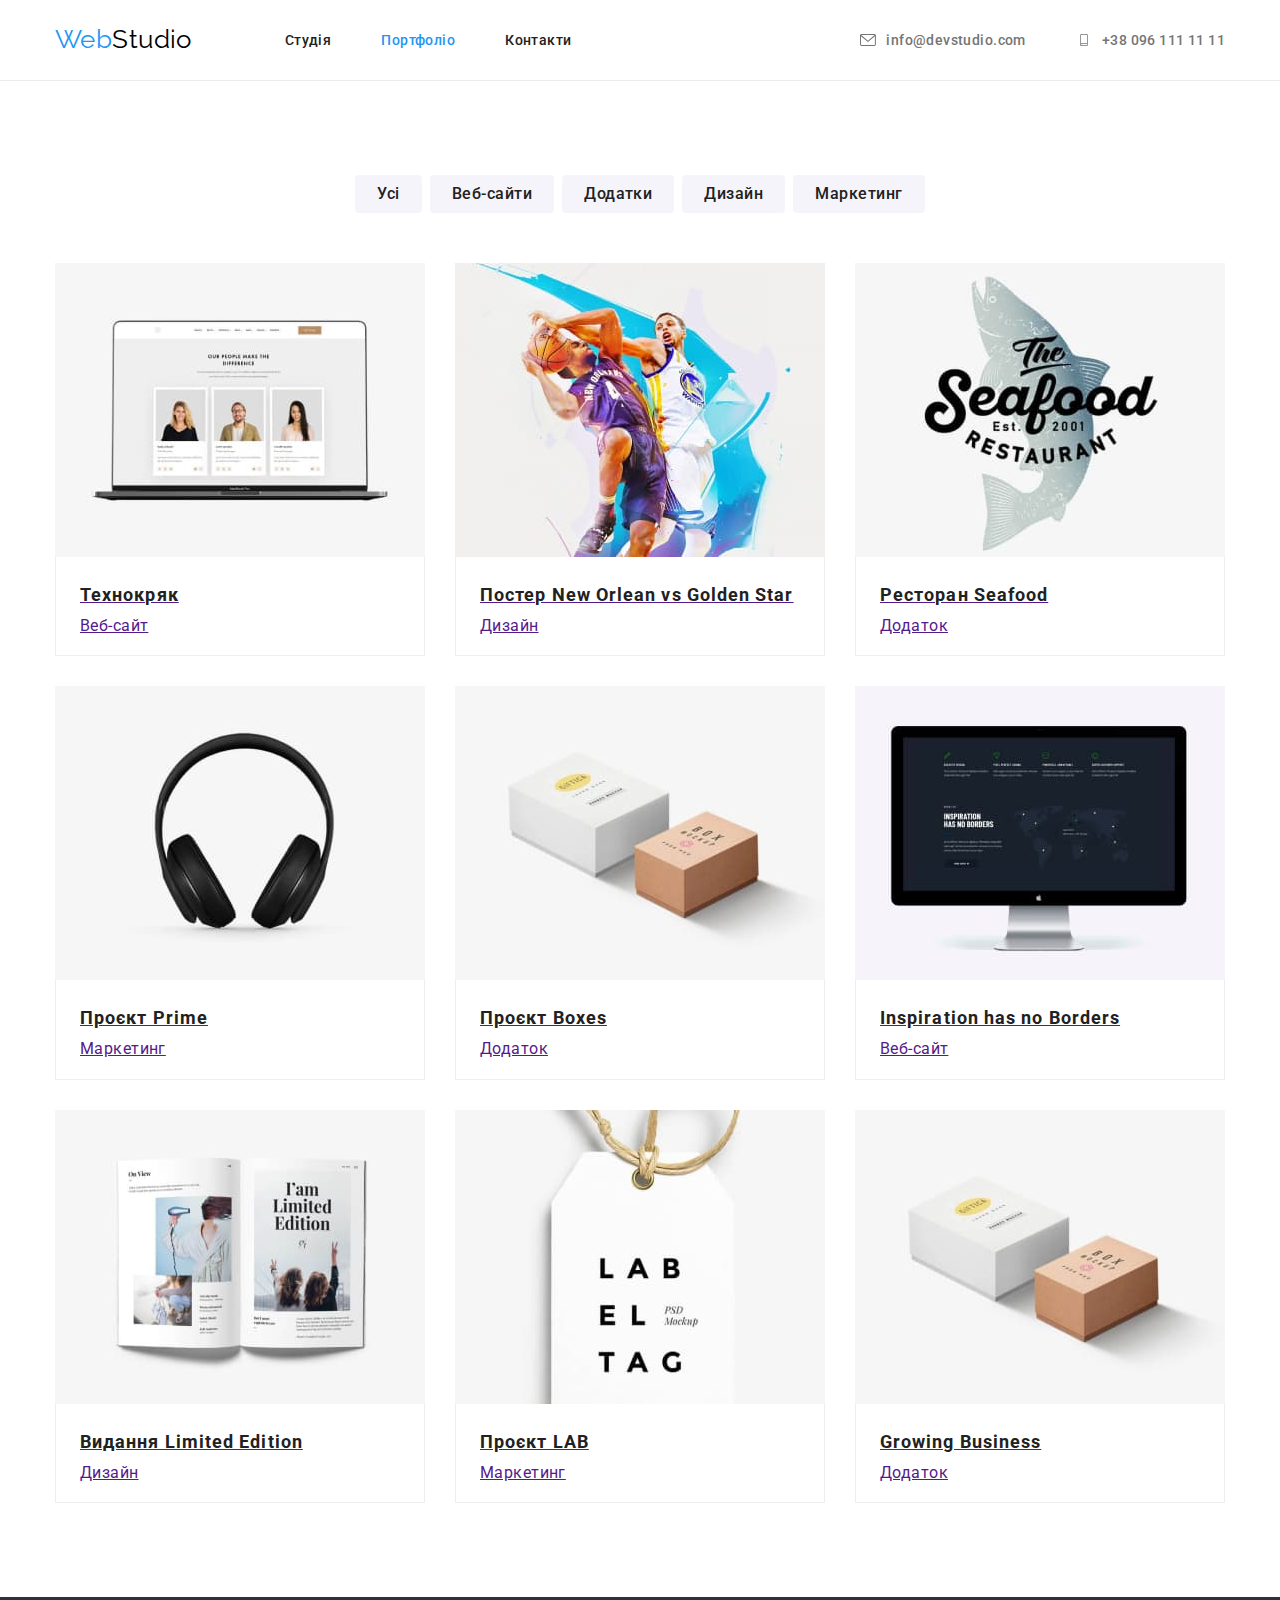
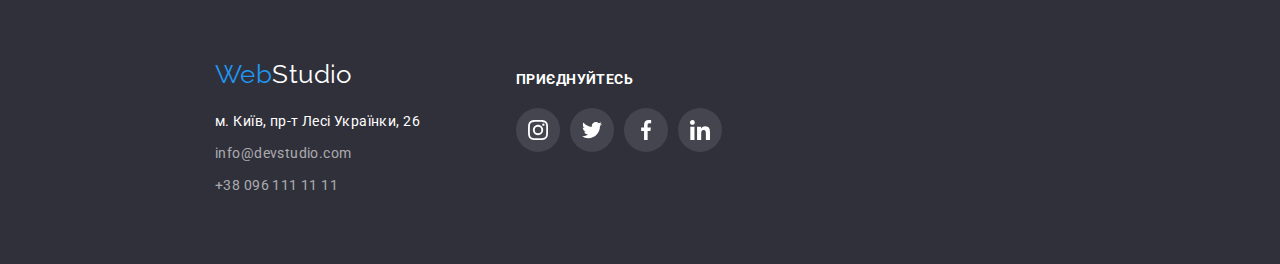
==== portfolio.html @ e6058dd0 "Initial commit" ====
<!DOCTYPE html>
<html lang="uk">
  <head>
    <meta charset="UTF-8" />
    <meta http-equiv="X-UA-Compatible" content="IE=edge" />
    <meta name="viewport" content="width=device-width, initial-scale=1.0" />
    <title>Document</title>
    <link rel="preconnect" href="https://fonts.googleapis.com" />
    <link rel="preconnect" href="https://fonts.gstatic.com" crossorigin />
    <link
      href="https://fonts.googleapis.com/css2?family=Raleway:wght@700&family=Roboto:wght@400;500;700;900&display=swap"
      rel="stylesheet"
    />
    <link
      rel="stylesheet"
      href="https://cdnjs.cloudflare.com/ajax/libs/modern-normalize/1.0.0/modern-normalize.min.css"
    />
    <link rel="stylesheet" href="./css/styles.css" />
  </head>
  <body>
    <header>
      <section class="header">
        <div class="container nav">
          <!-- Navigation -->
          <nav class="nav-link-block">
            <a href="WebStudio" class="link logo-header"
              ><span class="logo-color">Web</span>Studio</a
            >
            <ul class="nav-links">
              <li>
                <a class="link nav-header" href="./index.html">Студія</a>
              </li>
              <li>
                <a class="link nav-header current" href="./portfolio.html"
                  >Портфоліо</a
                >
              </li>
              <li><a class="link nav-header" href="Контакти">Контакти</a></li>
            </ul>
          </nav>
          <ul class="nav-adress">
            <li>
              <a
                class="link nav-header-contact"
                href="mailto:info@devstudio.com"
                ><svg class="nav-icon" width="16px" height="12px">
                  <use href="./images/icons.svg#icon-mail"></use>
                </svg>
                info@devstudio.com</a
              >
            </li>
            <li>
              <a class="link nav-header-contact" href="tel:+14251234563"
                ><svg class="nav-icon" width="16px" height="12px">
                  <use href="./images/icons.svg#icon-telephone"></use>
                </svg>
                +38 096 111 11 11</a
              >
            </li>
          </ul>
        </div>
      </section>
    </header>
    <main>
      <section class="portfolio">
        <div class="container">
          <h1 class="visually-hidden">Портфоліо</h1>

          <!-- Filer -->

          <ul class="portfolio-filter">
            <li><button class="button-ogdinary" type="button">Усі</button></li>
            <li>
              <button class="button-ogdinary" type="button">Веб-сайти</button>
            </li>
            <li>
              <button class="button-ogdinary" type="button">Додатки</button>
            </li>
            <li>
              <button class="button-ogdinary" type="button">Дизайн</button>
            </li>
            <li>
              <button class="button-ogdinary" type="button">Маркетинг</button>
            </li>
          </ul>

          <!-- Проекти клієнтів-->

          <ul class="portfolio-projects">
            <li class="portfolio-card">
              <a class="portfolio-a" href="">
              <div class="portfolio-box">
                <img
                  src="./images/proj1.jpg"
                  alt="екран монітора"
                  width="370"
                  height="294"
                />
                <div class="portfolio-item">
                  <h2 class="title-porfolio">Технокряк</h2>
                  <p class="text-portfolio">Веб-сайт</p>
                </div>
              </div></a>
            </li>
            <li class="portfolio-card">
              <a class="portfolio-a" href="">
              <div class="portfolio-box">
                <img
                  src="./images/proj2.jpg"
                  alt="гравці в аскетбол"
                  width="370"
                  height="294"
                />
                <div class="portfolio-item">
                  <h2 class="title-porfolio">
                    Постер New Orlean vs Golden Star
                  </h2>
                  <p class="text-portfolio">Дизайн</p>
                </div>
              </div></a>
            </li>
            <li class="portfolio-card">
              <a class="portfolio-a" href="">
              <div class="portfolio-box">
                <img
                  src="./images/proj3.jpg"
                  alt="риба з логотипом"
                  width="370"
                  height="294"
                />
                <div class="portfolio-item">
                  <h2 class="title-porfolio">Ресторан Seafood</h2>
                  <p class="text-portfolio">Додаток</p>
                </div>
              </div></a>
            </li>
            <li class="portfolio-card">
              <a class="portfolio-a" href="">
              <div class="portfolio-box">
                <img
                  src="./images/proj4.jpg"
                  alt="навушники наглавні"
                  width="370"
                  height="294"
                />
                <div class="portfolio-item">
                  <h2 class="title-porfolio">Проєкт Prime</h2>
                  <p class="text-portfolio">Маркетинг</p>
                </div>
              </div></a>
            </li>
            <li class="portfolio-card">
              <a class="portfolio-a" href="">
              <div class="portfolio-box">
                <img
                  src="./images/proj5.jpg"
                  alt="дві коробки"
                  width="370"
                  height="294"
                />
                <div class="portfolio-item">
                  <h2 class="title-porfolio">Проєкт Boxes</h2>
                  <p class="text-portfolio">Додаток</p>
                </div>
              </div></a>
            </li>
            <li class="portfolio-card">
              <a class="portfolio-a" href="">
              <div class="portfolio-box">
                <img
                  src="./images/proj6.jpg"
                  alt="екран монітора"
                  width="370"
                  height="294"
                />
                <div class="portfolio-item">
                  <h2 class="title-porfolio">Inspiration has no Borders</h2>
                  <p class="text-portfolio">Веб-сайт</p>
                </div>
              </div></a>
            </li>
            <li class="portfolio-card">
              <a class="portfolio-a" href="">
              <div class="portfolio-box">
                <img
                  src="./images/proj7.jpg"
                  alt="відкритий журнал"
                  width="370"
                  height="294"
                />
                <div class="portfolio-item">
                  <h2 class="title-porfolio">Видання Limited Edition</h2>
                  <p class="text-portfolio">Дизайн</p>
                </div>
              </div></a>
            </li>
            <li class="portfolio-card">
              <a class="portfolio-a" href="">
              <div class="portfolio-box">
                <img
                  src="./images/proj8.jpg"
                  alt="етикетка"
                  width="370"
                  height="294"
                />
                <div class="portfolio-item">
                  <h2 class="title-porfolio">Проєкт LAB</h2>
                  <p class="text-portfolio">Маркетинг</p>
                </div>
              </div></a>
            </li>
            <li class="portfolio-card">
              <a class="portfolio-a" href="">
              <div class="portfolio-box">
                <img
                  src="./images/proj5.jpg"
                  alt="відкритий ноутбук"
                  width="370"
                  height="294"
                />
                <div class="portfolio-item">
                  <h2 class="title-porfolio">Growing Business</h2>
                  <p class="text-portfolio">Додаток</p>
                </div>
              </div></a>
            </li>
          </ul>
        </div>
      </section>
    </main>
    <!--footer  -->
    <footer>
      <section class="footer">
        <div class="container">
          <div class="footer-left">
            <a class="link logo-footer" href="WebStudio"
              ><span class="logo-color">Web</span>Studio</a
            >
            <address>
              <ul class="footer-address">
                <li>
                  <a
                    class="link footer-link"
                    href="м.Київ,_пр-т_Лесі_Українки,_26"
                  >
                    м. Київ, пр-т Лесі Українки, 26</a
                  >
                </li>
                <li>
                  <a
                    class="link footer-link light-text"
                    href="mailto:info@devstudio.com"
                    >info@devstudio.com</a
                  >
                </li>
                <li>
                  <a class="link footer-link light-text" href="tel:+14251234563"
                    >+38 096 111 11 11</a
                  >
                </li>
              </ul>
            </address>
          </div>
          <div class="footer-right">
            <ul class="footer-social">
              <li>
                <p class="join-in">приєднуйтесь</p>
              </li>
                <li>
                <ul class="footer-icons-block">
                  <li>
                    <a class="icon-link-footer" href="">
                      <svg class="social-icons-footer">
                        <use href="./images/icons.svg#icon-instagram"></use>
                      </svg>
                    </a>
                  </li>
                  <li>
                    <a class="icon-link-footer" href="">
                      <svg class="social-icons-footer">
                        <use href="./images/icons.svg#icon-twitter"></use></svg
                    ></a>
                  </li>
                  <li>
                    <a class="icon-link-footer" href=""
                      ><svg class="social-icons-footer">
                        <use href="./images/icons.svg#icon-facebook"></use></svg
                    ></a>
                  </li>
                  <li>
                    <a class="icon-link-footer" href=""
                      ><svg class="social-icons-footer">
                        <use href="./images/icons.svg#icon-linkedin"></use></svg
                    ></a>
                  </li>
                </ul>
              </li>
            </ul>
          </div>
        </div>
      </section>
    </footer>
  </body>
</html>
---- css/styles.css ----
:root {
    --text-color: #757575;
    --title-text-color: #212121;
    --accent-color: #2196f3;
    --footer-color: #2f303a;
    --background-color: #ffffff;
    --accent-background-color: #f5f4fa;
    --conteiner-color: #eeeeee;
    --logo-color: black;
    --social-icon-color: #AFB1B8;
}

/* основні */
body {
    color: var(--text-color);
    background-color: var(--background-color);
    font-family: Roboto, sans-serif;
    font-size: 14px;
    letter-spacing: 0.03em;
}

button {
    font-family: inherit;
    font-weight: 500;
    font-size: 16px;
    line-height: 1.62;
    letter-spacing: 0.03em;
    text-align: center;
    margin: 0;
    padding: 0;
    border: none;
    cursor: pointer;
}

/* Приховати заголовок */
.visually-hidden {
    position: absolute;
    white-space: nowrap;
    width: 1px;
    height: 1px;
    overflow: hidden;
    border: 0;
    padding: 0;
    clip: rect(0 0 0 0);
    clip-path: inset(50%);
    margin: -1px;
}

ul,
ol {
    list-style: none;
    margin: 0;
    padding: 0;
}

img {
    display: block;
    max-width: 100%;
    height: auto;
}

address {
    font-style: normal;
    color: var(--background-color);
}

h1,
h2,
h3,
p {
    margin: 0;
}

.container {
    max-width: 1200px;
    padding-left: 15px;
    padding-right: 15px;
    margin: 0 auto;
}

.link {
    text-decoration: none;
    margin: 0;
    padding: 0;
}

.title-section {
    font-weight: 700;
    font-size: 36px;
    line-height: 1.2;
    text-align: center;
    color: var(--title-text-color);
}

/* Logo */
.logo-color {
    font-family: Raleway;
    font-weight: 700px;
    font-size: 26px;
    line-height: 1.2;
    color: var(--accent-color);
}

/*  buttons */

.button-ogdinary {
    background-color: var(--accent-background-color);
    color: var(--title-text-color);
    display: inline-block;
}

.button-aktion {
    background-color: var(--accent-color);
    color: var(--background-color);
    font-weight: 700;
    line-height: 1.9;
    letter-spacing: 0.06em;
    display: inline-block;
    align-items: center;
}

.button-ogdinary:hover,
.button-ogdinary:focus {
    background-color: var(--accent-color);
    color: var(--background-color);
}

/* Icons */
.social-icons-block {
    display: flex;
    width: 206px;
    justify-content: center;
    gap: 10px;
    margin: 16px 32px 0px 32px;
}

.icon-link {
    width: 44px;
    height: 44px;
    border-radius: 50%;
    display: flex;
    align-items: center;
    justify-content: center;
}

/* .icon-link-footer {
    width: 44px;
    height: 44px;
    border-radius: 50%;
    display: flex;
    align-items: center;
    justify-content: center;
    background-color: rgba(255, 255, 255, 0.1);
}

.icon-link-footer:hover,
.icon-link-footer:focus {
    background-color: var(--accent-color);  
} */
.social-icons {
    width: 20px;
    height: 20px;
    fill: var(--social-icon-color);
}

/* .social-icons-footer {
    width: 20px;
    height: 20px;
    fill: var(--background-color);
} */

.icon-link:hover,
.icon-link:focus {
    background-color: var(--accent-color);
}

.icon-link:hover>.social-icons,
.icon-link:focus>.social-icons {
    fill: var(--background-color);
}


/* Header */

.header {
    border-bottom: 1px solid #ececec;
}

.logo-header {
    font-family: Raleway;
    font-weight: 700px;
    font-size: 26px;
    line-height: 1.2;
    color: var(--logo-color);
}

.nav-header {
    font-weight: 500;
    line-height: 1, 2;
    color: var(--title-text-color);
}

.nav-header-contact {
    font-weight: 500;
    line-height: 1, 2;
    color: var(--text-color);
    padding: 20px 0;
    display: flex;
    align-items: center;
}

.nav-icon {
    margin-right: 10px;
    fill: currentColor;
}

.nav-header:hover,
.nav-header:focus {
    color: var(--accent-color);
}

.nav-header {
    display: block;
    padding-top: 32px;
    padding-bottom: 32px;
    margin-right: 50px;
}

.nav-header.current {
    color: var(--accent-color);
}

.nav-header-contact:hover,
.nav-header-contact:focus {
    color: var(--accent-color);
}

.nav {
    display: flex;
    justify-content: space-between;
    align-items: center;
}

.nav-link-block {
    display: flex;
}

.nav-link-block>a {
    padding: 24px 0;
}

.nav-adress {
    display: flex;
}

.nav-adress li {
    padding-left: 50px;
}

.nav-links {
    display: flex;
    /* width: 281px; */
    /* justify-content: space-between; */
    margin-left: 93px;
}

/* Hero */
.hero {

    /* margin-top: 0;
    margin-bottom: 0; */
    text-align: center;
    padding-top: 200px;
    padding-bottom: 200px;
    max-width: 1600px;
    margin: 0 auto;
    background-color: var(--footer-color);
    background-image: linear-gradient(rgba(47, 48, 58, 0.4), rgba(47, 48, 58, 0.4)),
        url('../images/webstudio.jpg');
}


.hero-title {
    font-weight: 900;
    font-size: 44px;
    line-height: 1.4;
    text-align: center;
    letter-spacing: 0.06em;
    text-transform: uppercase;
    color: var(--background-color);
    /* padding-top: 200px; */
    padding-bottom: 30px;
    margin-bottom: 0px;
    margin-top: 0;
}

.hero .button-aktion {
    display: inline-block;
    /* margin-bottom: 200px; */
    min-width: 216px;
    height: 50px;
    border-radius: 4px;
    background: var(--accent-color);
    box-shadow: 0px 4px 4px rgba(0, 0, 0, 0.15);
}

.hero .button-aktion:hover,
.hero .button-aktion:focus {
    background-color: #188ce8;
}

/* advatages */

.advantages {
    padding-top: 94px;
    padding-bottom: 94px;
}

.advatages-box {
    display: flex;
    justify-content: space-between;
    margin: 0;
    padding: 0;
}

.advantages-list {
    width: 270px;
    margin-left: 30px;
}

.advantages-list:first-child {
    margin-left: 0;
}

.advantages-icon {
    display: block;
    padding: 25px 100px;
    background-color: var(--accent-background-color);
    margin-bottom: 30px;
}

.advatages-title {
    font-weight: 700;
    font-size: 14px;
    text-transform: uppercase;
    color: var(--title-text-color);
    margin-bottom: 10px;
}

.advatages-text {
    font-weight: 400;
    line-height: 1.7;
}

/* sections */

/* works */
.works {
    padding-bottom: 94px;
}

.works-box {
    display: flex;
    justify-content: center;
    /* padding-bottom: 94px; */
}

.works-box li:not(:first-child) {
    margin-left: 30px;
}

.works .title-section {
    padding-bottom: 50px;
}

/* Team */
.team {
    background: var(--accent-background-color);
    padding-top: 94px;
    padding-bottom: 94px;
}

.team-names {
    font-weight: 500;
    font-size: 16px;
    line-height: 1.2;
    text-align: center;
    color: var(--title-text-color);
    margin-bottom: 10px;
}

.team-position {
    font-weight: 400;
    font-size: 16px;
    line-height: 1.2;
    text-align: center;
}

.team-box {
    display: flex;
    justify-content: center;
    margin-top: 50px;
}

.team-persons {
    padding-top: 30px;
    padding-bottom: 30px;
}

.team-list {
    background-color: var(--background-color);
    width: 270px;
    margin-left: 30px;
    box-shadow: 0px 1px 3px rgba(0, 0, 0, 0.12), 0px 1px 1px rgba(0, 0, 0, 0.14),
        0px 2px 1px rgba(0, 0, 0, 0.2);
    border-radius: 0px 0px 4px 4px;
}

.team-list:first-child {
    margin-left: 0;
}

/* Clients */

.clients {padding-top: 94px;
padding-bottom: 94px;}
    
.clients-list {display: flex;
    justify-content: space-between;
    width: 170px;
     gap: 30px;
    margin-top: 50px;}

    .icon-link-client {
        display: flex;
         width: 170px;
        justify-content: center;
    }

.clients-item {
    display: flex;
    align-items: center;
    width: 170px;
    height: 92px;
    border: 1px solid var(--text-color);
    border-radius: 4px;
    outline: transparent;
}
.clients-icon{
   fill: var(--social-icon-color); 
   text-align: center;
}

.clients-icon:hover,
.clients-icon:focus {
    fill: var(--accent-color);
}
.clients-item:hover,
.clients-item:focus {
    border: 1px solid var(--accent-color);
}


/* Footer */
.footer {
    width: 1600px;
    margin: 0 auto;
    font-style: normal;
    background-color: var(--footer-color);
    padding-top: 62px;
    padding-bottom: 66px;
}

.footer-link {
    color: var(--background-color);
    font-weight: 400;
    line-height: 1.7;
    /* padding-top: 9px; */
}

.light-text {
    color: rgba(255, 255, 255, 0.6);
    margin-top: 8px;
    display: inline-block;
}

.footer-link:hover,
.footer-link:focus {
    color: var(--accent-color);
}

.logo-footer {
    font-family: Raleway;
    font-weight: 700px;
    font-size: 26px;
    line-height: 1.2;
    color: var(--background-color);
    display: block;
    margin-bottom: 20px;
}

.footer-address {
      width: 231px;
    }

.footer .container {
    display: flex;
    justify-content: flex-start;
    }

.footer-left {
    display: block;
    margin-right: 70px;
}

.footer-right {
    display: block;
    width: 206px;
}

.footer-social {
    margin-top: 12px;
}

.footer-icons-block {
    display: flex;
    width: 206px;
    justify-content: center;
    gap: 10px;
    margin-top: 20px;
}

.join-in {
    font-weight: 700;
    font-size: 14px;
    line-height: 1.2;
    letter-spacing: 0.03em;
    text-transform: uppercase;
    color: var(--background-color);
    margin-top: 0px;
}

.icon-link-footer {
    width: 44px;
    height: 44px;
    border-radius: 50%;
    display: flex;
    align-items: center;
    justify-content: center;
    background-color: rgba(255, 255, 255, 0.1);
    margin: 0;
}

.icon-link-footer:hover,
.icon-link-footer:focus {
    background-color: var(--accent-color);
}

.social-icons-footer {
    width: 20px;
    height: 20px;
    fill: var(--background-color);
}



/* Портфоліо 2 */

.portfolio {
    padding-top: 94px;
    padding-bottom: 94px;
}

.portfolio-item {
    padding: 20px 24px;
    border-right: 1px solid var(--conteiner-color);
    border-bottom: 1px solid var(--conteiner-color);
    border-left: 1px solid var(--conteiner-color);
}


.title-porfolio {
    font-weight: 700;
    font-size: 18px;
    line-height: 2;
    letter-spacing: 0.06em;
    color: var(--title-text-color);
    margin-bottom: 4px;
}

.text-portfolio {
    font-size: 16px;
    /* padding: 0 24px 20px 24px; */
}

.portfolio-filter {
    display: flex;
    gap: 8px;
    justify-content: center;
    margin-bottom: 50px;
}

.portfolio-filter .button-ogdinary {
    padding: 6px 22px;
    border-radius: 4px;
    border: none;
}

.portfolio-filter .button-ogdinary:hover,
.portfolio-filter .button-ogdinary:focus {
    background-color: var(--accent-color);
    box-shadow: 0px 3px 1px rgba(0, 0, 0, 0.1), 0px 1px 2px rgba(0, 0, 0, 0.08),
        0px 2px 2px rgba(0, 0, 0, 0.12);
}


.portfolio-a > .portfolio-box:hover, 
.portfolio-a > .portfolio-box:focus {
    box-shadow: 0px 1px 1px rgba(0, 0, 0, 0.12), 0px 4px 4px rgba(0, 0, 0, 0.06), 1px 4px 6px rgba(0, 0, 0, 0.16); 
}
.portfolio-projects {
    display: flex;
    gap: 30px;
    flex-wrap: wrap;
}

.portfolio-card {
    width: 370px;
}

/* .portfolio-box {
    box-shadow: 0px 1px 1px rgba(0, 0, 0, 0.12), 0px 4px 4px rgba(0, 0, 0, 0.06), 1px 4px 6px rgba(0, 0, 0, 0.16);
} */
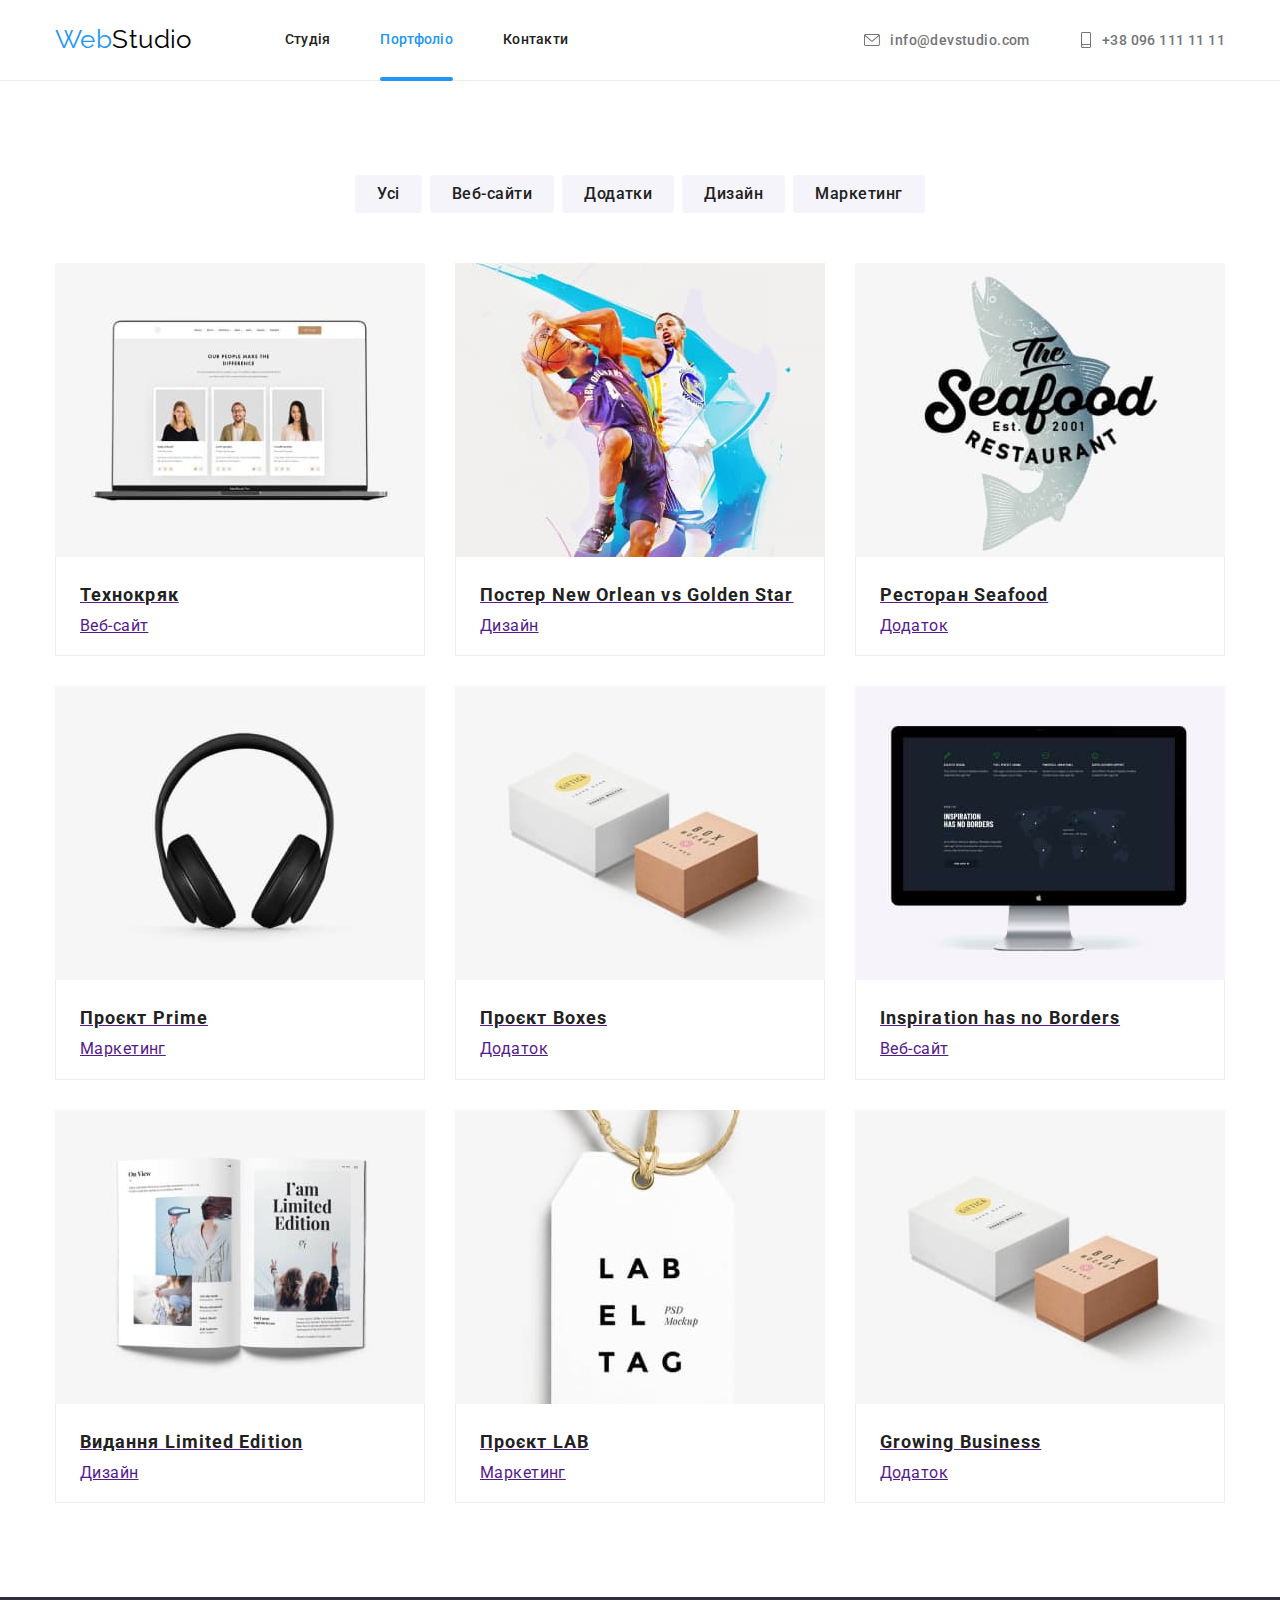
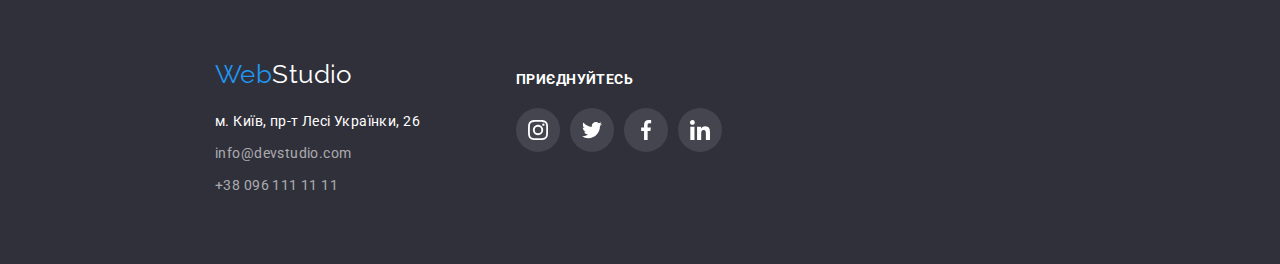
==== commit d74873b3: "last" ====
--- a/portfolio.html
+++ b/portfolio.html
@@ -51,7 +51,7 @@
             </li>
             <li>
               <a class="link nav-header-contact" href="tel:+14251234563"
-                ><svg class="nav-icon" width="16px" height="12px">
+                ><svg class="nav-icon" width="12px" height="16px">
                   <use href="./images/icons.svg#icon-telephone"></use>
                 </svg>
                 +38 096 111 11 11</a
--- a/css/styles.css
+++ b/css/styles.css
@@ -123,6 +123,8 @@
 .button-ogdinary:focus {
     background-color: var(--accent-color);
     color: var(--background-color);
+    transition-duration: 250ms;
+    transition-timing-function: cubic-bezier(0.4, 0, 0.2, 1);
 }
 
 /* Icons */
@@ -143,42 +145,25 @@
     justify-content: center;
 }
 
-/* .icon-link-footer {
-    width: 44px;
-    height: 44px;
-    border-radius: 50%;
-    display: flex;
-    align-items: center;
-    justify-content: center;
-    background-color: rgba(255, 255, 255, 0.1);
-}
-
-.icon-link-footer:hover,
-.icon-link-footer:focus {
-    background-color: var(--accent-color);  
-} */
 .social-icons {
     width: 20px;
     height: 20px;
     fill: var(--social-icon-color);
 }
 
-/* .social-icons-footer {
-    width: 20px;
-    height: 20px;
-    fill: var(--background-color);
-} */
-
 .icon-link:hover,
 .icon-link:focus {
     background-color: var(--accent-color);
+    transition-duration: 250ms;
+    transition-timing-function: cubic-bezier(0.4, 0, 0.2, 1);
 }
 
 .icon-link:hover>.social-icons,
 .icon-link:focus>.social-icons {
     fill: var(--background-color);
-}
-
+    transition-duration: 250ms;
+    transition-timing-function: cubic-bezier(0.4, 0, 0.2, 1);
+}
 
 /* Header */
 
@@ -198,6 +183,19 @@
     font-weight: 500;
     line-height: 1, 2;
     color: var(--title-text-color);
+    padding-top: 32px;
+    padding-bottom: 32px;
+    margin-right: 50px;
+    position: relative;
+    display: block;
+    font-weight: 500;
+    font-size: 14px;
+    line-height: 1.14;
+    letter-spacing: 0.02em;
+    padding-top: 32px;
+    padding-bottom: 32px;
+    text-decoration: none;
+    color: var(--title-text-color);
 }
 
 .nav-header-contact {
@@ -217,14 +215,10 @@
 .nav-header:hover,
 .nav-header:focus {
     color: var(--accent-color);
-}
-
-.nav-header {
-    display: block;
-    padding-top: 32px;
-    padding-bottom: 32px;
-    margin-right: 50px;
-}
+    transition-duration: 250ms;
+    transition-timing-function: cubic-bezier(0.4, 0, 0.2, 1);
+}
+
 
 .nav-header.current {
     color: var(--accent-color);
@@ -233,6 +227,8 @@
 .nav-header-contact:hover,
 .nav-header-contact:focus {
     color: var(--accent-color);
+    transition-duration: 250ms;
+    transition-timing-function: cubic-bezier(0.4, 0, 0.2, 1);
 }
 
 .nav {
@@ -259,10 +255,27 @@
 
 .nav-links {
     display: flex;
-    /* width: 281px; */
-    /* justify-content: space-between; */
+
     margin-left: 93px;
 }
+
+/* полоска */
+.current::after {
+    position: absolute;
+    display: block;
+    bottom: -18px;
+    left: 0px;
+    right: auto;
+    content: "";
+    width: 100%;
+    height: 4px;
+    background-color: var(--accent-color);
+    border-radius: 2px;
+    bottom: -1px;
+
+}
+
+
 
 /* Hero */
 .hero {
@@ -307,6 +320,8 @@
 .hero .button-aktion:hover,
 .hero .button-aktion:focus {
     background-color: #188ce8;
+    transition-duration: 250ms;
+    transition-timing-function: cubic-bezier(0.4, 0, 0.2, 1);
 }
 
 /* advatages */
@@ -352,9 +367,8 @@
     line-height: 1.7;
 }
 
-/* sections */
-
 /* works */
+
 .works {
     padding-bottom: 94px;
 }
@@ -362,7 +376,6 @@
 .works-box {
     display: flex;
     justify-content: center;
-    /* padding-bottom: 94px; */
 }
 
 .works-box li:not(:first-child) {
@@ -371,6 +384,25 @@
 
 .works .title-section {
     padding-bottom: 50px;
+}
+
+.works-item {
+    position: relative;
+}
+
+.label {
+    position: absolute;
+    bottom: 0;
+    width: 370px;
+    height: 70px;
+    background-color: rgba(47, 48, 58, 0.8);
+    font-weight: 700;
+    font-size: 14px;
+    line-height: calc(16 / 14);
+    text-align: center;
+    text-transform: uppercase;
+    color: var(--background-color);
+    padding-top: 27px;
 }
 
 /* Team */
@@ -422,20 +454,24 @@
 
 /* Clients */
 
-.clients {padding-top: 94px;
-padding-bottom: 94px;}
-    
-.clients-list {display: flex;
+.clients {
+    padding-top: 94px;
+    padding-bottom: 94px;
+}
+
+.clients-list {
+    display: flex;
     justify-content: space-between;
     width: 170px;
-     gap: 30px;
-    margin-top: 50px;}
-
-    .icon-link-client {
-        display: flex;
-         width: 170px;
-        justify-content: center;
-    }
+    gap: 30px;
+    margin-top: 50px;
+}
+
+.icon-link-client {
+    display: flex;
+    width: 170px;
+    justify-content: center;
+}
 
 .clients-item {
     display: flex;
@@ -446,18 +482,24 @@
     border-radius: 4px;
     outline: transparent;
 }
-.clients-icon{
-   fill: var(--social-icon-color); 
-   text-align: center;
+
+.clients-icon {
+    fill: var(--social-icon-color);
+    text-align: center;
 }
 
 .clients-icon:hover,
 .clients-icon:focus {
     fill: var(--accent-color);
-}
+    transition-duration: 250ms;
+    transition-timing-function: cubic-bezier(0.4, 0, 0.2, 1);
+}
+
 .clients-item:hover,
 .clients-item:focus {
     border: 1px solid var(--accent-color);
+    transition-duration: 250ms;
+    transition-timing-function: cubic-bezier(0.4, 0, 0.2, 1);
 }
 
 
@@ -487,6 +529,8 @@
 .footer-link:hover,
 .footer-link:focus {
     color: var(--accent-color);
+    transition-duration: 250ms;
+    transition-timing-function: cubic-bezier(0.4, 0, 0.2, 1);
 }
 
 .logo-footer {
@@ -500,13 +544,13 @@
 }
 
 .footer-address {
-      width: 231px;
-    }
+    width: 231px;
+}
 
 .footer .container {
     display: flex;
     justify-content: flex-start;
-    }
+}
 
 .footer-left {
     display: block;
@@ -554,6 +598,8 @@
 .icon-link-footer:hover,
 .icon-link-footer:focus {
     background-color: var(--accent-color);
+    transition-duration: 250ms;
+    transition-timing-function: cubic-bezier(0.4, 0, 0.2, 1);
 }
 
 .social-icons-footer {
@@ -561,8 +607,6 @@
     height: 20px;
     fill: var(--background-color);
 }
-
-
 
 /* Портфоліо 2 */
 
@@ -611,13 +655,18 @@
     background-color: var(--accent-color);
     box-shadow: 0px 3px 1px rgba(0, 0, 0, 0.1), 0px 1px 2px rgba(0, 0, 0, 0.08),
         0px 2px 2px rgba(0, 0, 0, 0.12);
-}
-
-
-.portfolio-a > .portfolio-box:hover, 
-.portfolio-a > .portfolio-box:focus {
-    box-shadow: 0px 1px 1px rgba(0, 0, 0, 0.12), 0px 4px 4px rgba(0, 0, 0, 0.06), 1px 4px 6px rgba(0, 0, 0, 0.16); 
-}
+    transition-duration: 250ms;
+    transition-timing-function: cubic-bezier(0.4, 0, 0.2, 1);
+}
+
+
+.portfolio-a>.portfolio-box:hover,
+.portfolio-a>.portfolio-box:focus {
+    box-shadow: 0px 1px 1px rgba(0, 0, 0, 0.12), 0px 4px 4px rgba(0, 0, 0, 0.06), 1px 4px 6px rgba(0, 0, 0, 0.16);
+    transition-duration: 250ms;
+    transition-timing-function: cubic-bezier(0.4, 0, 0.2, 1);
+}
+
 .portfolio-projects {
     display: flex;
     gap: 30px;
@@ -628,6 +677,38 @@
     width: 370px;
 }
 
-/* .portfolio-box {
-    box-shadow: 0px 1px 1px rgba(0, 0, 0, 0.12), 0px 4px 4px rgba(0, 0, 0, 0.06), 1px 4px 6px rgba(0, 0, 0, 0.16);
-} */+/* MODAL */
+.backdrop {
+    position: fixed;
+    width: 100%;
+    height: 100%;
+    top: 0;
+    left: 0;
+    background-color: rgba(0, 0, 0, 0.2);
+    opacity: 1;
+}
+   .backdrop.is-hidden {
+    opacity: 0;
+    visibility: hidden;
+    pointer-events: none;
+}
+   .modal {
+    position: fixed;
+    top: 50%;
+    left: 50%;
+    transform: translate(-50%, -50%);
+    width: 500px;
+    min-height: 553px;
+    background-color: var(--background-color);
+    padding: 10px;
+}
+     .modal-button {
+        position: absolute;
+        top: 8px;
+        right: 8px;
+        border: 1px solid #212121;
+        border-radius: 50%;
+      }
+
+      
+
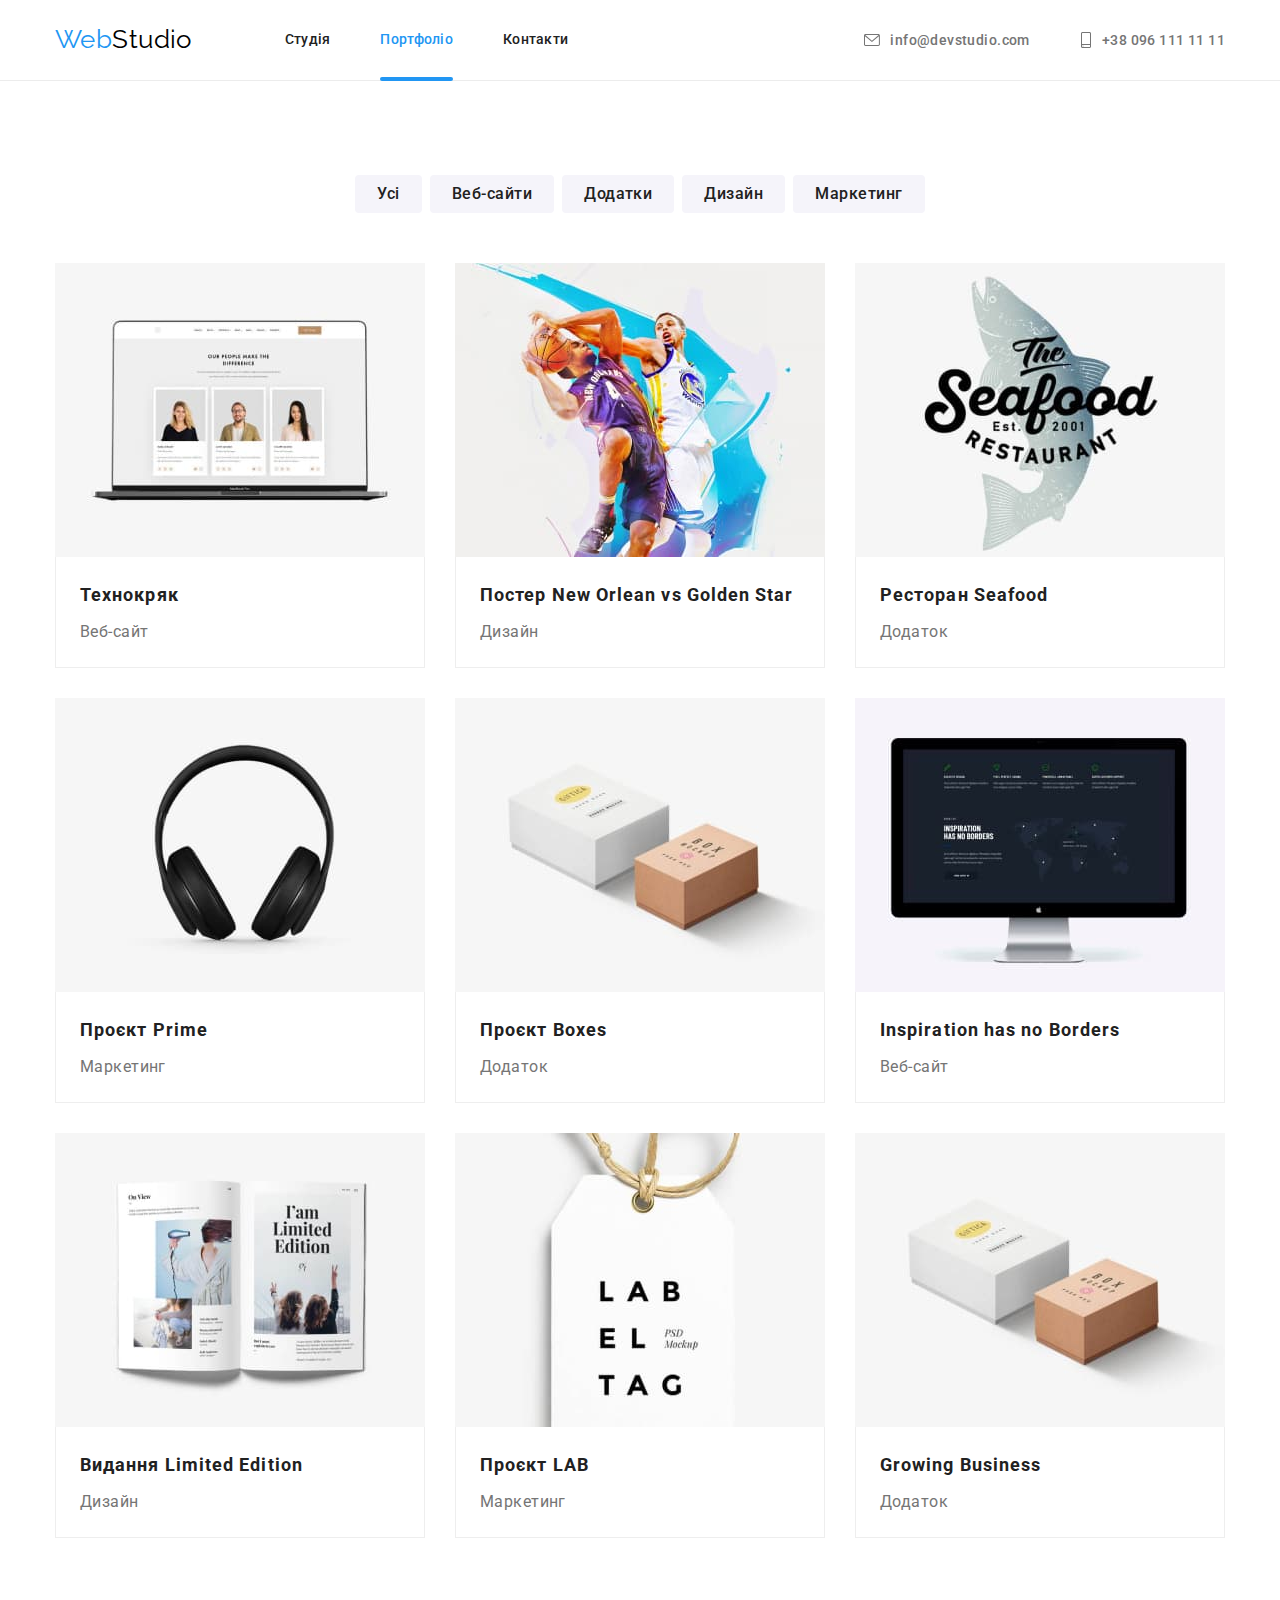
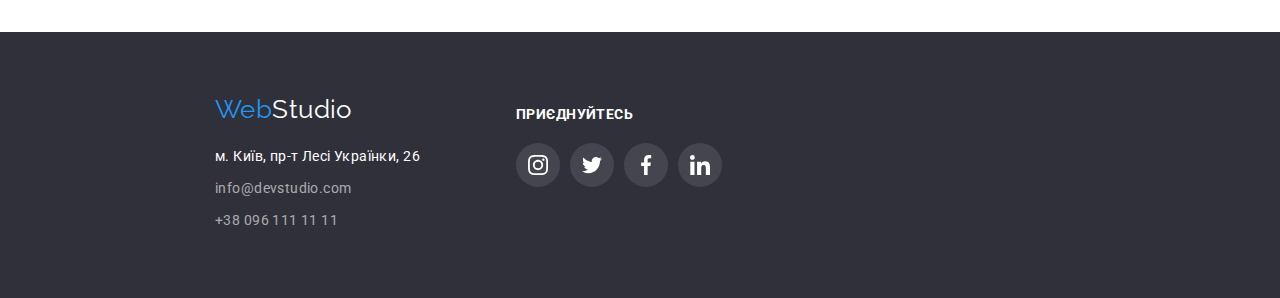
==== commit 30dd1fd7: "1" ====
--- a/portfolio.html
+++ b/portfolio.html
@@ -89,140 +89,240 @@
           <ul class="portfolio-projects">
             <li class="portfolio-card">
               <a class="portfolio-a" href="">
-              <div class="portfolio-box">
-                <img
-                  src="./images/proj1.jpg"
-                  alt="екран монітора"
-                  width="370"
-                  height="294"
-                />
-                <div class="portfolio-item">
-                  <h2 class="title-porfolio">Технокряк</h2>
-                  <p class="text-portfolio">Веб-сайт</p>
-                </div>
-              </div></a>
-            </li>
-            <li class="portfolio-card">
-              <a class="portfolio-a" href="">
-              <div class="portfolio-box">
-                <img
-                  src="./images/proj2.jpg"
-                  alt="гравці в аскетбол"
-                  width="370"
-                  height="294"
-                />
-                <div class="portfolio-item">
-                  <h2 class="title-porfolio">
-                    Постер New Orlean vs Golden Star
-                  </h2>
-                  <p class="text-portfolio">Дизайн</p>
-                </div>
-              </div></a>
-            </li>
-            <li class="portfolio-card">
-              <a class="portfolio-a" href="">
-              <div class="portfolio-box">
-                <img
-                  src="./images/proj3.jpg"
-                  alt="риба з логотипом"
-                  width="370"
-                  height="294"
-                />
-                <div class="portfolio-item">
-                  <h2 class="title-porfolio">Ресторан Seafood</h2>
-                  <p class="text-portfolio">Додаток</p>
-                </div>
-              </div></a>
-            </li>
-            <li class="portfolio-card">
-              <a class="portfolio-a" href="">
-              <div class="portfolio-box">
-                <img
-                  src="./images/proj4.jpg"
-                  alt="навушники наглавні"
-                  width="370"
-                  height="294"
-                />
-                <div class="portfolio-item">
-                  <h2 class="title-porfolio">Проєкт Prime</h2>
-                  <p class="text-portfolio">Маркетинг</p>
-                </div>
-              </div></a>
-            </li>
-            <li class="portfolio-card">
-              <a class="portfolio-a" href="">
-              <div class="portfolio-box">
-                <img
-                  src="./images/proj5.jpg"
-                  alt="дві коробки"
-                  width="370"
-                  height="294"
-                />
-                <div class="portfolio-item">
-                  <h2 class="title-porfolio">Проєкт Boxes</h2>
-                  <p class="text-portfolio">Додаток</p>
-                </div>
-              </div></a>
-            </li>
-            <li class="portfolio-card">
-              <a class="portfolio-a" href="">
-              <div class="portfolio-box">
-                <img
-                  src="./images/proj6.jpg"
-                  alt="екран монітора"
-                  width="370"
-                  height="294"
-                />
-                <div class="portfolio-item">
-                  <h2 class="title-porfolio">Inspiration has no Borders</h2>
-                  <p class="text-portfolio">Веб-сайт</p>
-                </div>
-              </div></a>
-            </li>
-            <li class="portfolio-card">
-              <a class="portfolio-a" href="">
-              <div class="portfolio-box">
-                <img
-                  src="./images/proj7.jpg"
-                  alt="відкритий журнал"
-                  width="370"
-                  height="294"
-                />
-                <div class="portfolio-item">
-                  <h2 class="title-porfolio">Видання Limited Edition</h2>
-                  <p class="text-portfolio">Дизайн</p>
-                </div>
-              </div></a>
-            </li>
-            <li class="portfolio-card">
-              <a class="portfolio-a" href="">
-              <div class="portfolio-box">
-                <img
-                  src="./images/proj8.jpg"
-                  alt="етикетка"
-                  width="370"
-                  height="294"
-                />
-                <div class="portfolio-item">
-                  <h2 class="title-porfolio">Проєкт LAB</h2>
-                  <p class="text-portfolio">Маркетинг</p>
-                </div>
-              </div></a>
-            </li>
-            <li class="portfolio-card">
-              <a class="portfolio-a" href="">
-              <div class="portfolio-box">
-                <img
-                  src="./images/proj5.jpg"
-                  alt="відкритий ноутбук"
-                  width="370"
-                  height="294"
-                />
-                <div class="portfolio-item">
-                  <h2 class="title-porfolio">Growing Business</h2>
-                  <p class="text-portfolio">Додаток</p>
-                </div>
-              </div></a>
+                <div class="portfolio-box">
+                  <div class="portfolio-thumb">
+                    <div class="portfolio-overley">
+                      <p>
+                        Ресурс пропонує комплексні пропозиції з різним рівнем
+                        функціоналу та сервісів. Все це дозволить відвідувачу
+                        отримати вичерпні відомості про компанію чи приватну
+                        особу.
+                      </p>
+                    </div>
+                    <img
+                      class="portfolio-image"
+                      src="./images/proj1.jpg"
+                      alt="екран монітора"
+                      width="370"
+                      height="294"
+                    />
+                  </div>
+                  <div class="portfolio-item">
+                    <h2 class="title-porfolio">Технокряк</h2>
+                    <p class="text-portfolio">Веб-сайт</p>
+                  </div>
+                </div></a
+              >
+            </li>
+            <li class="portfolio-card">
+              <a class="portfolio-a" href="">
+                <div class="portfolio-box">
+                  <div class="portfolio-thumb">
+                    <div class="portfolio-overley">
+                      <p>
+                        Ресурс пропонує комплексні пропозиції з різним рівнем
+                        функціоналу та сервісів. Все це дозволить відвідувачу
+                        отримати вичерпні відомості про компанію чи приватну
+                        особу.
+                      </p>
+                    </div>
+                    <img
+                      src="./images/proj2.jpg"
+                      alt="гравці в баскетбол"
+                      width="370"
+                      height="294"
+                    />
+                  </div>
+                  <div class="portfolio-item">
+                    <h2 class="title-porfolio">
+                      Постер New Orlean vs Golden Star
+                    </h2>
+                    <p class="text-portfolio">Дизайн</p>
+                  </div>
+                </div></a
+              >
+            </li>
+            <li class="portfolio-card">
+              <a class="portfolio-a" href="">
+                <div class="portfolio-box">
+                  <div class="portfolio-thumb">
+                    <div class="portfolio-overley">
+                      <p>
+                        Ресурс пропонує комплексні пропозиції з різним рівнем
+                        функціоналу та сервісів. Все це дозволить відвідувачу
+                        отримати вичерпні відомості про компанію чи приватну
+                        особу.
+                      </p>
+                    </div>
+                    <img
+                      src="./images/proj3.jpg"
+                      alt="риба з логотипом"
+                      width="370"
+                      height="294"
+                    />
+                  </div>
+                  <div class="portfolio-item">
+                    <h2 class="title-porfolio">Ресторан Seafood</h2>
+                    <p class="text-portfolio">Додаток</p>
+                  </div>
+                </div></a
+              >
+            </li>
+            <li class="portfolio-card">
+              <a class="portfolio-a" href="">
+                <div class="portfolio-box">
+                  <div class="portfolio-thumb">
+                    <div class="portfolio-overley">
+                      <p>
+                        Ресурс пропонує комплексні пропозиції з різним рівнем
+                        функціоналу та сервісів. Все це дозволить відвідувачу
+                        отримати вичерпні відомості про компанію чи приватну
+                        особу.
+                      </p>
+                    </div>
+                    <img
+                      src="./images/proj4.jpg"
+                      alt="навушники наглавні"
+                      width="370"
+                      height="294"
+                    />
+                  </div>
+                  <div class="portfolio-item">
+                    <h2 class="title-porfolio">Проєкт Prime</h2>
+                    <p class="text-portfolio">Маркетинг</p>
+                  </div>
+                </div></a
+              >
+            </li>
+            <li class="portfolio-card">
+              <a class="portfolio-a" href="">
+                <div class="portfolio-box">
+                  <div class="portfolio-thumb">
+                    <div class="portfolio-overley">
+                      <p>
+                        Ресурс пропонує комплексні пропозиції з різним рівнем
+                        функціоналу та сервісів. Все це дозволить відвідувачу
+                        отримати вичерпні відомості про компанію чи приватну
+                        особу.
+                      </p>
+                    </div>
+                    <img
+                      src="./images/proj5.jpg"
+                      alt="дві коробки"
+                      width="370"
+                      height="294"
+                    />
+                  </div>
+                  <div class="portfolio-item">
+                    <h2 class="title-porfolio">Проєкт Boxes</h2>
+                    <p class="text-portfolio">Додаток</p>
+                  </div>
+                </div></a
+              >
+            </li>
+            <li class="portfolio-card">
+              <a class="portfolio-a" href="">
+                <div class="portfolio-box">
+                  <div class="portfolio-thumb">
+                    <div class="portfolio-overley">
+                      <p>
+                        Ресурс пропонує комплексні пропозиції з різним рівнем
+                        функціоналу та сервісів. Все це дозволить відвідувачу
+                        отримати вичерпні відомості про компанію чи приватну
+                        особу.
+                      </p>
+                    </div>
+                    <img
+                      src="./images/proj6.jpg"
+                      alt="екран монітора"
+                      width="370"
+                      height="294"
+                    />
+                  </div>
+                  <div class="portfolio-item">
+                    <h2 class="title-porfolio">Inspiration has no Borders</h2>
+                    <p class="text-portfolio">Веб-сайт</p>
+                  </div>
+                </div></a
+              >
+            </li>
+            <li class="portfolio-card">
+              <a class="portfolio-a" href="">
+                <div class="portfolio-box">
+                  <div class="portfolio-thumb">
+                    <div class="portfolio-overley">
+                      <p>
+                        Ресурс пропонує комплексні пропозиції з різним рівнем
+                        функціоналу та сервісів. Все це дозволить відвідувачу
+                        отримати вичерпні відомості про компанію чи приватну
+                        особу.
+                      </p>
+                    </div>
+                    <img
+                      src="./images/proj7.jpg"
+                      alt="відкритий журнал"
+                      width="370"
+                      height="294"
+                    />
+                  </div>
+                  <div class="portfolio-item">
+                    <h2 class="title-porfolio">Видання Limited Edition</h2>
+                    <p class="text-portfolio">Дизайн</p>
+                  </div>
+                </div></a
+              >
+            </li>
+            <li class="portfolio-card">
+              <a class="portfolio-a" href="">
+                <div class="portfolio-box">
+                  <div class="portfolio-thumb">
+                    <div class="portfolio-overley">
+                      <p>
+                        Ресурс пропонує комплексні пропозиції з різним рівнем
+                        функціоналу та сервісів. Все це дозволить відвідувачу
+                        отримати вичерпні відомості про компанію чи приватну
+                        особу.
+                      </p>
+                    </div>
+                    <img
+                      src="./images/proj8.jpg"
+                      alt="етикетка"
+                      width="370"
+                      height="294"
+                    />
+                  </div>
+                  <div class="portfolio-item">
+                    <h2 class="title-porfolio">Проєкт LAB</h2>
+                    <p class="text-portfolio">Маркетинг</p>
+                  </div>
+                </div></a
+              >
+            </li>
+            <li class="portfolio-card">
+              <a class="portfolio-a" href="">
+                <div class="portfolio-box">
+                  <div class="portfolio-thumb">
+                    <div class="portfolio-overley">
+                      <p>
+                        Ресурс пропонує комплексні пропозиції з різним рівнем
+                        функціоналу та сервісів. Все це дозволить відвідувачу
+                        отримати вичерпні відомості про компанію чи приватну
+                        особу.
+                      </p>
+                    </div>
+                    <img
+                      src="./images/proj5.jpg"
+                      alt="відкритий ноутбук"
+                      width="370"
+                      height="294"
+                    />
+                  </div>
+                  <div class="portfolio-item">
+                    <h2 class="title-porfolio">Growing Business</h2>
+                    <p class="text-portfolio">Додаток</p>
+                  </div>
+                </div></a
+              >
             </li>
           </ul>
         </div>
@@ -266,7 +366,7 @@
               <li>
                 <p class="join-in">приєднуйтесь</p>
               </li>
-                <li>
+              <li>
                 <ul class="footer-icons-block">
                   <li>
                     <a class="icon-link-footer" href="">
--- a/css/styles.css
+++ b/css/styles.css
@@ -8,6 +8,8 @@
     --conteiner-color: #eeeeee;
     --logo-color: black;
     --social-icon-color: #AFB1B8;
+    --anim-icon: transition-duration: 250ms;
+    transition-timing-function: cubic-bezier(0.4, 0, 0.2, 1);
 }
 
 /* основні */
@@ -249,7 +251,7 @@
     display: flex;
 }
 
-.nav-adress li {
+.nav-adress li:not(:first-child) {
     padding-left: 50px;
 }
 
@@ -461,42 +463,43 @@
 
 .clients-list {
     display: flex;
-    justify-content: space-between;
-    width: 170px;
     gap: 30px;
     margin-top: 50px;
 }
 
 .icon-link-client {
     display: flex;
-    width: 170px;
+    width: 100%;
+    height: 100%;
     justify-content: center;
-}
-
-.clients-item {
-    display: flex;
     align-items: center;
-    width: 170px;
-    height: 92px;
     border: 1px solid var(--text-color);
     border-radius: 4px;
     outline: transparent;
 }
 
+.clients-item {
+    /* display: flex;
+    align-items: center; */
+    width: 170px;
+    height: 92px;
+   
+}
+
 .clients-icon {
     fill: var(--social-icon-color);
     text-align: center;
 }
 
-.clients-icon:hover,
-.clients-icon:focus {
+.icon-link-client:hover .clients-icon,
+.icon-link-client:focus .clients-icon {
     fill: var(--accent-color);
     transition-duration: 250ms;
     transition-timing-function: cubic-bezier(0.4, 0, 0.2, 1);
 }
 
-.clients-item:hover,
-.clients-item:focus {
+.icon-link-client:hover,
+.icon-link-client:focus {
     border: 1px solid var(--accent-color);
     transition-duration: 250ms;
     transition-timing-function: cubic-bezier(0.4, 0, 0.2, 1);
@@ -609,6 +612,7 @@
 }
 
 /* Портфоліо 2 */
+a { text-decoration: none;}
 
 .portfolio {
     padding-top: 94px;
@@ -621,7 +625,6 @@
     border-bottom: 1px solid var(--conteiner-color);
     border-left: 1px solid var(--conteiner-color);
 }
-
 
 .title-porfolio {
     font-weight: 700;
@@ -633,8 +636,10 @@
 }
 
 .text-portfolio {
+    font-weight: 400;
     font-size: 16px;
-    /* padding: 0 24px 20px 24px; */
+    line-height: calc(30/16);
+color: var(--text-color);    
 }
 
 .portfolio-filter {
@@ -655,16 +660,17 @@
     background-color: var(--accent-color);
     box-shadow: 0px 3px 1px rgba(0, 0, 0, 0.1), 0px 1px 2px rgba(0, 0, 0, 0.08),
         0px 2px 2px rgba(0, 0, 0, 0.12);
-    transition-duration: 250ms;
-    transition-timing-function: cubic-bezier(0.4, 0, 0.2, 1);
-}
-
-
-.portfolio-a>.portfolio-box:hover,
-.portfolio-a>.portfolio-box:focus {
+        transition: var(--anim-icon);
+    }
+
+.portfolio-a {
+    display: block;
+    }
+
+.portfolio-a>:hover,
+.portfolio-a>:focus {
     box-shadow: 0px 1px 1px rgba(0, 0, 0, 0.12), 0px 4px 4px rgba(0, 0, 0, 0.06), 1px 4px 6px rgba(0, 0, 0, 0.16);
-    transition-duration: 250ms;
-    transition-timing-function: cubic-bezier(0.4, 0, 0.2, 1);
+    transition: var(--anim-icon);
 }
 
 .portfolio-projects {
@@ -675,6 +681,31 @@
 
 .portfolio-card {
     width: 370px;
+}
+
+.portfolio-thumb {
+    position: relative;
+    overflow: hidden;
+    
+}
+.portfolio-overley {
+    position: absolute;
+    bottom: 0;
+    width: 100%; height: 100%; 
+    background-color: rgba(33, 150, 243, 0.9);
+    font-size: 18px;
+line-height: calc(28/18);
+letter-spacing: 0.03em;
+color: var(--background-color);
+text-align: center;
+transform: translateY(100%);
+transition: transform 500ms;
+}
+
+.portfolio-thumb:hover .portfolio-overley {transform: translateY(0);}
+
+.portfolio-overley p {
+    padding: 62px, 24px;
 }
 
 /* MODAL */
@@ -697,18 +728,28 @@
     top: 50%;
     left: 50%;
     transform: translate(-50%, -50%);
-    width: 500px;
-    min-height: 553px;
+    width: 528px;
+    min-height: 581px;
     background-color: var(--background-color);
     padding: 10px;
-}
+    transition: opacity 800ms ease transform 800ms ease;
+}
+.backdrop.is-hidden .modal {
+    transform: translate(-50%, -50%) scale(0.6);
+  }
      .modal-button {
         position: absolute;
         top: 8px;
         right: 8px;
         border: 1px solid #212121;
         border-radius: 50%;
+        display: flex;
+        background-color: var(--background-color);
+        border: 1px solid rgba(0, 0, 0, 0.1);
+        padding: 6px;
       }
 
-      
-
+    .close-icon {
+        display: block;
+    }
+ 
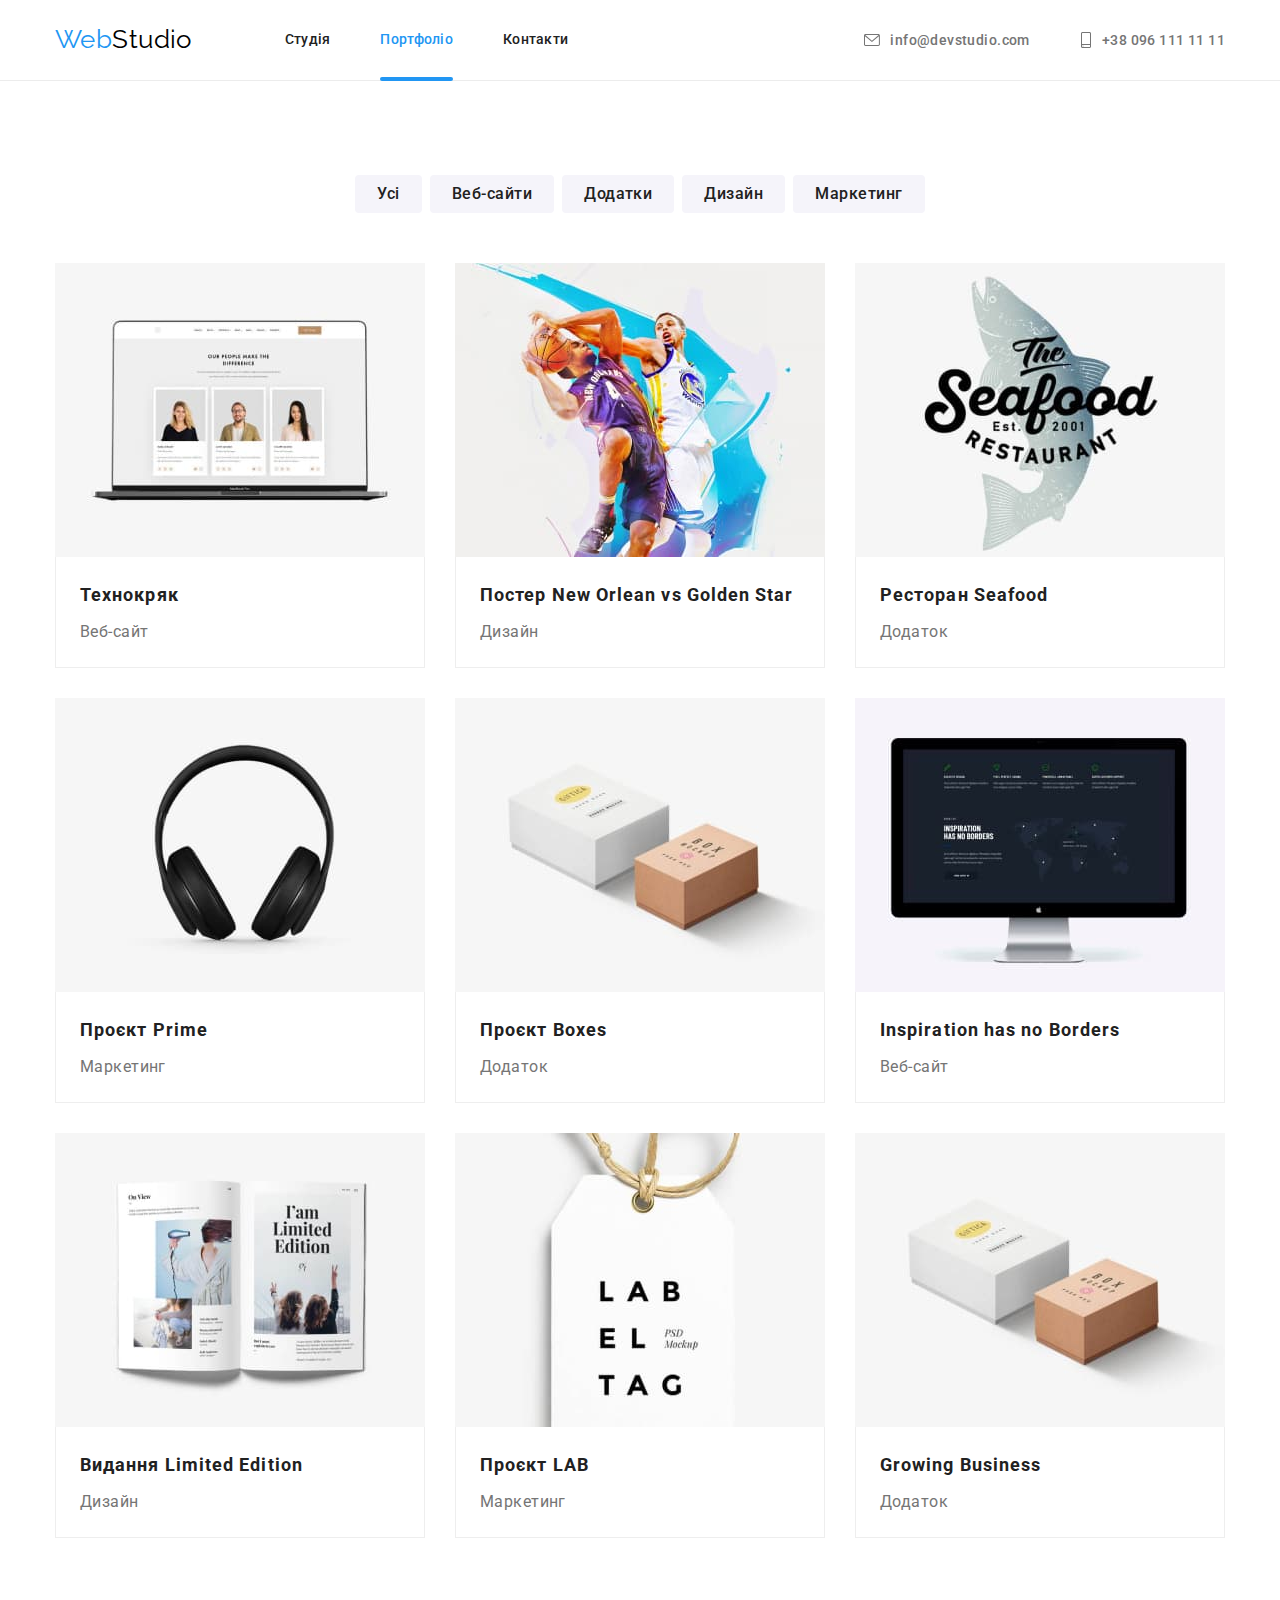
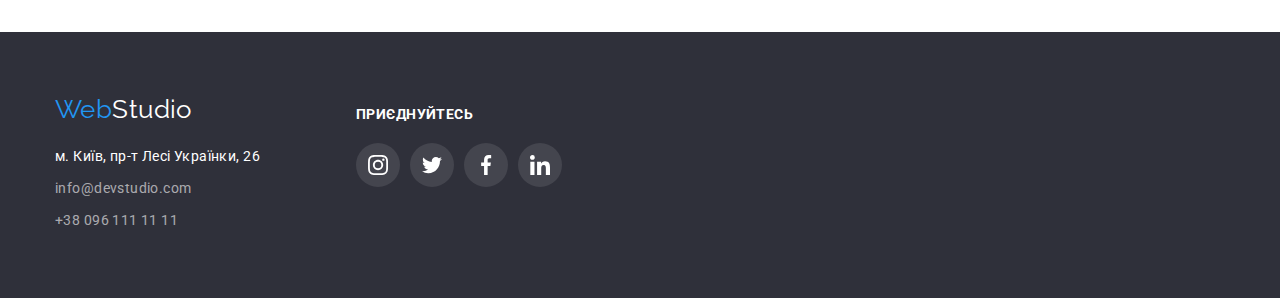
==== commit 0f31c1ee: "4" ====
--- a/portfolio.html
+++ b/portfolio.html
@@ -23,7 +23,7 @@
         <div class="container nav">
           <!-- Navigation -->
           <nav class="nav-link-block">
-            <a href="WebStudio" class="link logo-header"
+            <a href="./index.html" class="link logo-header"
               ><span class="logo-color">Web</span>Studio</a
             >
             <ul class="nav-links">
@@ -111,8 +111,8 @@
                     <h2 class="title-porfolio">Технокряк</h2>
                     <p class="text-portfolio">Веб-сайт</p>
                   </div>
-                </div></a
-              >
+                </div>
+              </a>
             </li>
             <li class="portfolio-card">
               <a class="portfolio-a" href="">
@@ -329,11 +329,10 @@
       </section>
     </main>
     <!--footer  -->
-    <footer>
-      <section class="footer">
-        <div class="container">
+    <footer class="footer">
+              <div class="container">
           <div class="footer-left">
-            <a class="link logo-footer" href="WebStudio"
+            <a class="link logo-footer" href="./index.html"
               ><span class="logo-color">Web</span>Studio</a
             >
             <address>
@@ -398,7 +397,6 @@
             </ul>
           </div>
         </div>
-      </section>
-    </footer>
+          </footer>
   </body>
 </html>
--- a/css/styles.css
+++ b/css/styles.css
@@ -8,8 +8,8 @@
     --conteiner-color: #eeeeee;
     --logo-color: black;
     --social-icon-color: #AFB1B8;
-    --anim-icon: transition-duration: 250ms;
-    transition-timing-function: cubic-bezier(0.4, 0, 0.2, 1);
+    --anim-icon: 250ms cubic-bezier(0.4, 0, 0.2, 1);
+
 }
 
 /* основні */
@@ -109,6 +109,7 @@
     background-color: var(--accent-background-color);
     color: var(--title-text-color);
     display: inline-block;
+    transition: color, background-color, box-shadow var(--anim-icon);
 }
 
 .button-aktion {
@@ -119,14 +120,13 @@
     letter-spacing: 0.06em;
     display: inline-block;
     align-items: center;
+    transition: color, background-color, box-shadow, var(--anim-icon);
 }
 
 .button-ogdinary:hover,
 .button-ogdinary:focus {
     background-color: var(--accent-color);
     color: var(--background-color);
-    transition-duration: 250ms;
-    transition-timing-function: cubic-bezier(0.4, 0, 0.2, 1);
 }
 
 /* Icons */
@@ -145,27 +145,26 @@
     display: flex;
     align-items: center;
     justify-content: center;
+    transition: var(--anim-icon);
 }
 
 .social-icons {
     width: 20px;
     height: 20px;
     fill: var(--social-icon-color);
+    transition: fill var(--anim-icon);
 }
 
 .icon-link:hover,
 .icon-link:focus {
     background-color: var(--accent-color);
-    transition-duration: 250ms;
-    transition-timing-function: cubic-bezier(0.4, 0, 0.2, 1);
-}
-
-.icon-link:hover>.social-icons,
-.icon-link:focus>.social-icons {
+}
+
+.icon-link:hover .social-icons,
+.icon-link:focus .social-icons {
     fill: var(--background-color);
-    transition-duration: 250ms;
-    transition-timing-function: cubic-bezier(0.4, 0, 0.2, 1);
-}
+    transition: fill var(--anim-icon);
+ }
 
 /* Header */
 
@@ -187,7 +186,7 @@
     color: var(--title-text-color);
     padding-top: 32px;
     padding-bottom: 32px;
-    margin-right: 50px;
+    /* margin-right: 50px; */
     position: relative;
     display: block;
     font-weight: 500;
@@ -197,7 +196,9 @@
     padding-top: 32px;
     padding-bottom: 32px;
     text-decoration: none;
+
     color: var(--title-text-color);
+    transition: color var(--anim-icon);
 }
 
 .nav-header-contact {
@@ -207,6 +208,7 @@
     padding: 20px 0;
     display: flex;
     align-items: center;
+    transition: color var(--anim-icon);
 }
 
 .nav-icon {
@@ -217,8 +219,6 @@
 .nav-header:hover,
 .nav-header:focus {
     color: var(--accent-color);
-    transition-duration: 250ms;
-    transition-timing-function: cubic-bezier(0.4, 0, 0.2, 1);
 }
 
 
@@ -229,8 +229,6 @@
 .nav-header-contact:hover,
 .nav-header-contact:focus {
     color: var(--accent-color);
-    transition-duration: 250ms;
-    transition-timing-function: cubic-bezier(0.4, 0, 0.2, 1);
 }
 
 .nav {
@@ -257,7 +255,7 @@
 
 .nav-links {
     display: flex;
-
+    gap: 50px;
     margin-left: 93px;
 }
 
@@ -278,12 +276,8 @@
 }
 
 
-
 /* Hero */
 .hero {
-
-    /* margin-top: 0;
-    margin-bottom: 0; */
     text-align: center;
     padding-top: 200px;
     padding-bottom: 200px;
@@ -303,7 +297,6 @@
     letter-spacing: 0.06em;
     text-transform: uppercase;
     color: var(--background-color);
-    /* padding-top: 200px; */
     padding-bottom: 30px;
     margin-bottom: 0px;
     margin-top: 0;
@@ -311,19 +304,16 @@
 
 .hero .button-aktion {
     display: inline-block;
-    /* margin-bottom: 200px; */
     min-width: 216px;
     height: 50px;
     border-radius: 4px;
     background: var(--accent-color);
     box-shadow: 0px 4px 4px rgba(0, 0, 0, 0.15);
-}
+    }
 
 .hero .button-aktion:hover,
 .hero .button-aktion:focus {
     background-color: #188ce8;
-    transition-duration: 250ms;
-    transition-timing-function: cubic-bezier(0.4, 0, 0.2, 1);
 }
 
 /* advatages */
@@ -476,40 +466,35 @@
     border: 1px solid var(--text-color);
     border-radius: 4px;
     outline: transparent;
+    transition: var(--anim-icon);
 }
 
 .clients-item {
-    /* display: flex;
-    align-items: center; */
     width: 170px;
     height: 92px;
-   
+
 }
 
 .clients-icon {
     fill: var(--social-icon-color);
     text-align: center;
+    transition: var(--anim-icon)
 }
 
 .icon-link-client:hover .clients-icon,
 .icon-link-client:focus .clients-icon {
     fill: var(--accent-color);
-    transition-duration: 250ms;
-    transition-timing-function: cubic-bezier(0.4, 0, 0.2, 1);
 }
 
 .icon-link-client:hover,
 .icon-link-client:focus {
     border: 1px solid var(--accent-color);
-    transition-duration: 250ms;
-    transition-timing-function: cubic-bezier(0.4, 0, 0.2, 1);
 }
 
 
 /* Footer */
 .footer {
-    width: 1600px;
-    margin: 0 auto;
+     margin: 0 auto;
     font-style: normal;
     background-color: var(--footer-color);
     padding-top: 62px;
@@ -520,7 +505,7 @@
     color: var(--background-color);
     font-weight: 400;
     line-height: 1.7;
-    /* padding-top: 9px; */
+    transition: color var(--anim-icon);
 }
 
 .light-text {
@@ -532,8 +517,6 @@
 .footer-link:hover,
 .footer-link:focus {
     color: var(--accent-color);
-    transition-duration: 250ms;
-    transition-timing-function: cubic-bezier(0.4, 0, 0.2, 1);
 }
 
 .logo-footer {
@@ -552,8 +535,7 @@
 
 .footer .container {
     display: flex;
-    justify-content: flex-start;
-}
+    }
 
 .footer-left {
     display: block;
@@ -596,13 +578,13 @@
     justify-content: center;
     background-color: rgba(255, 255, 255, 0.1);
     margin: 0;
+    transition: fill var(--anim-icon);
 }
 
 .icon-link-footer:hover,
 .icon-link-footer:focus {
     background-color: var(--accent-color);
-    transition-duration: 250ms;
-    transition-timing-function: cubic-bezier(0.4, 0, 0.2, 1);
+
 }
 
 .social-icons-footer {
@@ -612,7 +594,9 @@
 }
 
 /* Портфоліо 2 */
-a { text-decoration: none;}
+a {
+    text-decoration: none;
+}
 
 .portfolio {
     padding-top: 94px;
@@ -639,7 +623,7 @@
     font-weight: 400;
     font-size: 16px;
     line-height: calc(30/16);
-color: var(--text-color);    
+    color: var(--text-color);
 }
 
 .portfolio-filter {
@@ -647,12 +631,15 @@
     gap: 8px;
     justify-content: center;
     margin-bottom: 50px;
+    transition: color, background-color, box-shadow, var(--anim-icon);
 }
 
 .portfolio-filter .button-ogdinary {
     padding: 6px 22px;
     border-radius: 4px;
     border: none;
+    transition: color, background-color, box-shadow, var(--anim-icon);
+    
 }
 
 .portfolio-filter .button-ogdinary:hover,
@@ -660,17 +647,17 @@
     background-color: var(--accent-color);
     box-shadow: 0px 3px 1px rgba(0, 0, 0, 0.1), 0px 1px 2px rgba(0, 0, 0, 0.08),
         0px 2px 2px rgba(0, 0, 0, 0.12);
-        transition: var(--anim-icon);
-    }
+}
 
 .portfolio-a {
     display: block;
-    }
+    transition: color var(--anim-icon);
+}
 
 .portfolio-a>:hover,
 .portfolio-a>:focus {
     box-shadow: 0px 1px 1px rgba(0, 0, 0, 0.12), 0px 4px 4px rgba(0, 0, 0, 0.06), 1px 4px 6px rgba(0, 0, 0, 0.16);
-    transition: var(--anim-icon);
+
 }
 
 .portfolio-projects {
@@ -686,27 +673,31 @@
 .portfolio-thumb {
     position: relative;
     overflow: hidden;
-    
-}
+
+}
+
 .portfolio-overley {
+    padding: 62px 24px;
     position: absolute;
     bottom: 0;
-    width: 100%; height: 100%; 
+    display: flex;
+    text-align: center;
+    justify-content: center;
+    width: 100%;
+    height: 100%;
     background-color: rgba(33, 150, 243, 0.9);
     font-size: 18px;
-line-height: calc(28/18);
-letter-spacing: 0.03em;
-color: var(--background-color);
-text-align: center;
-transform: translateY(100%);
-transition: transform 500ms;
-}
-
-.portfolio-thumb:hover .portfolio-overley {transform: translateY(0);}
-
-.portfolio-overley p {
-    padding: 62px, 24px;
-}
+    line-height: calc(28/18);
+    letter-spacing: 0.03em;
+    color: var(--background-color);
+
+    transform: translateY(100%);
+    transition: transform 500ms;
+}
+
+.portfolio-a:hover .portfolio-overley,
+.portfolio-a:focus .portfolio-overley {
+    transform: translateY(0); }
 
 /* MODAL */
 .backdrop {
@@ -717,13 +708,17 @@
     left: 0;
     background-color: rgba(0, 0, 0, 0.2);
     opacity: 1;
-}
-   .backdrop.is-hidden {
+    transition: background-color var(--anim-icon)
+}
+
+.backdrop.is-hidden {
     opacity: 0;
     visibility: hidden;
     pointer-events: none;
-}
-   .modal {
+    transition: color var(--anim-icon)
+}
+
+.modal {
     position: fixed;
     top: 50%;
     left: 50%;
@@ -732,24 +727,39 @@
     min-height: 581px;
     background-color: var(--background-color);
     padding: 10px;
-    transition: opacity 800ms ease transform 800ms ease;
-}
+    transition: var(--anim-icon);
+   }
+
 .backdrop.is-hidden .modal {
-    transform: translate(-50%, -50%) scale(0.6);
-  }
-     .modal-button {
-        position: absolute;
-        top: 8px;
-        right: 8px;
-        border: 1px solid #212121;
-        border-radius: 50%;
-        display: flex;
-        background-color: var(--background-color);
-        border: 1px solid rgba(0, 0, 0, 0.1);
-        padding: 6px;
-      }
-
-    .close-icon {
-        display: block;
-    }
- 
+    transform: translate(-50%, -50%)  var(--anim-icon) scale(0.6);
+}
+
+.modal-button {
+    position: absolute;
+    top: 8px;
+    right: 8px;
+    border: 1px solid #212121;
+    border-radius: 50%;
+    display: flex;
+    background-color: var(--background-color);
+    border: 1px solid rgba(0, 0, 0, 0.1);
+    padding: 6px;
+    
+}
+
+.close-icon {
+    display: block;
+    transition: fill var(--anim-icon)
+}
+
+.modal-button:hover .modal-button:focus {
+    fill: var(--accent-color);
+    border: var(--accent-color);
+}
+
+.modal-button:hover>.close-icon,
+.modal-button:focus>.close-icon {
+    fill: var(--accent-color);
+    color: var(--accent-color);
+    transition: fill, bordder, var(--anim-icon)
+}